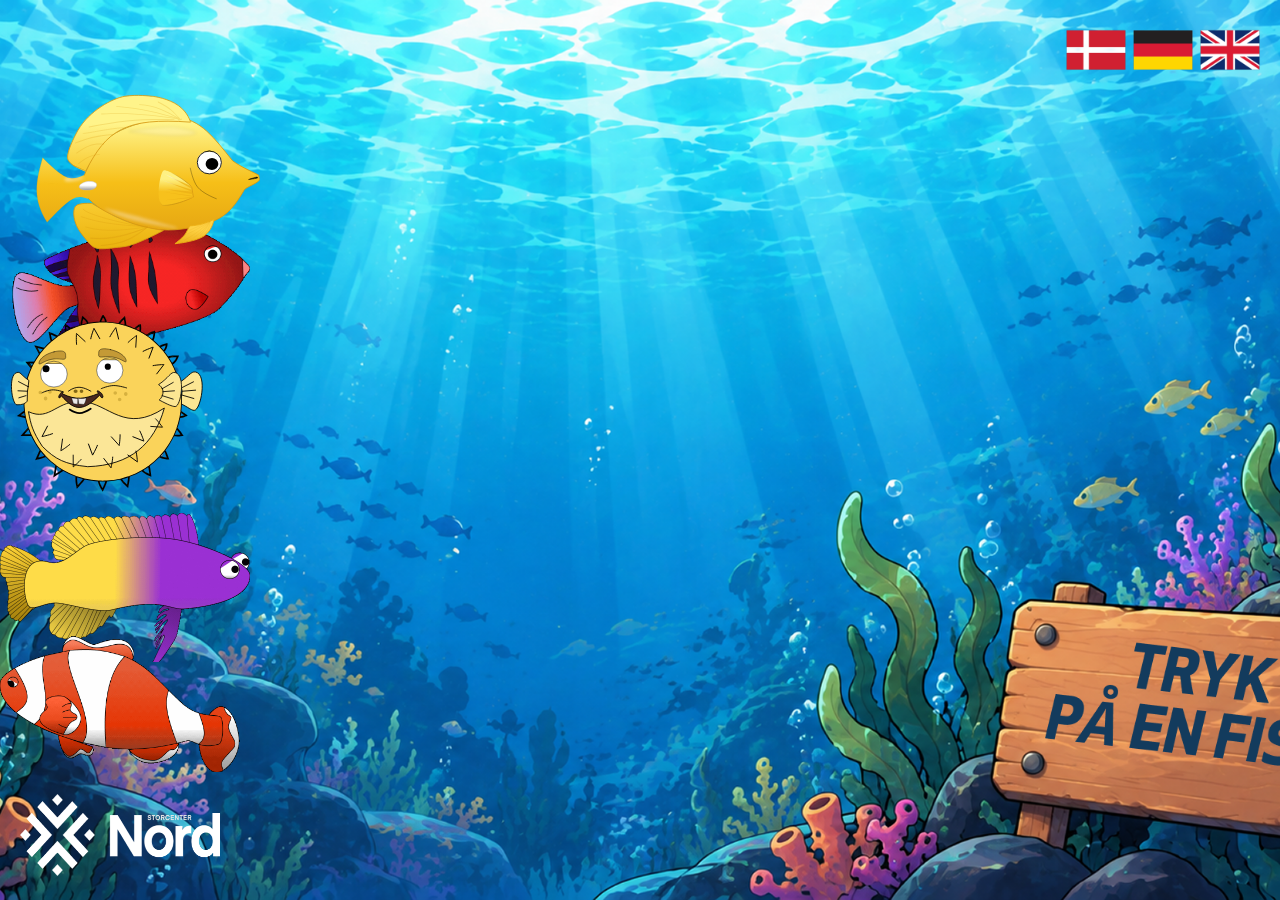
==== index.html @ 3ee7cbf3 "fjern tryk på en fisk" ====
<!DOCTYPE html>
<html lang="en">
<head>
    <meta charset="UTF-8">
    <meta name="viewport" content="width=device-width, initial-scale=1.0">

    <title>storcenter-nord</title>

    <link rel="stylesheet" href="css/style.css">
</head>
<body>
 
    
<header class="flag-container">
<a class="flag-button" href="index.html">
  <img src="img/denmark-Picsart-BackgroundRemover.webp" alt="Dansk flag">
  </a>
  <a class="flag-button" href= "index-german.html">
<img src="img/germany-Picsart-BackgroundRemover.webp" alt="Tysk flag">
</a>
<a class="flag-button" href="index-english.html">
<img src="img/Firefly_RemoveBackground.png" alt="Engelsk flag">
</a>
</header>



  <main class="akvarie">
        <img class="fisk fisk1" data-fish="dwarf-angelfish" src="img/dvaergkejser.gif" alt="Dværgkejser">
        <img class="fisk fisk2" data-fish="puffer" src="img/puffer 2.svg" alt="Kuglefisk">
        <img class="fisk fisk3" data-fish="royal-gramma" src="img/lilla fisk.gif" alt="Konge fehars">
        <img class="fisk fisk4" data-fish="nemo" src="img/klovn 50.gif" alt="Klovnfisk">
        <img class="fisk fisk5" data-fish="yellow-tang" src="img/yellowtang.svg" alt="Gul kirurgfisk">
  </main>


<section id="popup" hidden="hidden">
  <button id="popup-close" type="button" aria-label="Close popup">x</button>
  <h2 id="popup-title">Fodr mig</h2>
  <img id="popup-fish" alt="background image of fish">
  <p id="fish-info"></p>

  <section id="food-container">

  </section>

  <p id="statusMsg"></p>
  <div id="fish-facts" hidden></div>

  <audio autoplay loop>
  <source src="sound/aquarium.wav" type="audio/wav">
  </audio>
</section>



<footer class="logo-section">

    <img class="logo" src="img/logo.png" alt=" storecenter nord logo">

</footer>

    




    <script src="js/script.js"></script>
</body>
</html>
---- css/style.css ----
* {
    padding: 0%;
    margin: 0%;
    box-sizing: border-box;
}



/* APEX NEW */

@font-face {
  font-family: "Apex New";
  src: url("fonts/ApexNewTrial-HeavyItalic-BF66724ea5556f9.otf") format("opentype");
  font-weight: 800;
  font-style: italic;
}

@font-face{
font-family: "Apex New";
src: url("fonts/ApexNewTrial-Bold-BF66724ea518ae4.otf") format("opentype");
font-weight: 700;
font-style: normal;
}

@font-face{
font-family: "Apex New";
src: url("fonts/ApexNewTrial-Medium-BF66724ea5881a1.otf") format("opentype");
font-weight: 500;
font-style: normal;
}


@font-face{
font-family: "Apex New";
src: url("fonts/ApexNewTrial-Book-BF66724ea4e7ac4.otf") format("opentype");
font-weight: 400;
font-style: normal;
}



/* Variabler */

:root {

  /* FONT */
  --font-primary: "Apex New", sans-serif;

  /* FONT SIZES */
  --font-size-display: 96px;
  --font-size-h1: 62px;
  --font-size-h2: 32px;
  --font-size-h3: 24px;

  --font-size-label: 18px;
  --font-size-intro: 21px;
  --font-size-body: 17px;
  --font-size-caption: 13px;

  /* FONT WEIGHTS */
  --font-weight-book: 400;
  --font-weight-medium: 500;
  --font-weight-bold: 700;
  --font-weight-heavy: 800;

/* Line heights*/

--line-height-body-text: 140%;

/* Letter spacing */
  --letter-spacing-display: 5%;
  --letter-spacing-heading: 3%;
  --letter-spacing-body: 0;


  /* COLORS */

  --sort: #000000;
  --moerkegraa: #3D3A3C;
  --raahvid: #F5F5F0;
  --hvid: #FFFFFF;

  --lyseroed:#FF97C2;
  --laks:#FA9898;
  --roed:#FF003C ;
  --orange:#E94C06;
  --gul:#F5B71F;


  --turkis: #2CAA9A;
  --moerkeblaa:#0D3B89;
  --dybhavsblaa: #062344;
  --lysegroen: #ACD188;
  --moerkegroen: #004832;
}

body {
margin: 0;
 min-height: 100vh;
 background-image: url("../img/background-with-text.png");
background-size: cover;
background-position: center;
background-repeat: no-repeat;
position: relative;
}

body::before{
content: "";
position: fixed;


top: 0;
left: 0;
width: 100%;
height: 100%;
}



.flag-container{
display: flex;

position: fixed;
top: 20px;
right: 20px; 
z-index: 2;
}

.flag-container img{
width: 60px;
height: auto;
margin-left: 7px;
}


.akvarie{
position: relative;
width: 100%;
height: 100vh;
overflow: hidden;
}

.fisk {
    position: absolute;
    height: auto;
    z-index: 3;
}

.fisk1 {
    top: 25%;
    width: 250px;
    animation: fisk1 6s infinite linear;
   transform: scaleX(-1);
}

@keyframes fisk1 {
    0%   { left: -500px; top: 25%; }
    25%  { top: 21%; }
    50%  { top: 29%; }
    75%  { top: 23%; }
    100% { left: 100%; top: 25%; }
}

.fisk2 {
    top: 35%;
    width: 220px;
    animation: fisk2 9s infinite linear;
}

@keyframes fisk2 {
    0%   { left: 100%; top: 35%; }
    25%  { top: 40%; }
    50%  { top: 32%; }
    75%  { top: 38%; }
    100% { left: -300px; top: 35%; }
}


.fisk3 {
    top: 55%;
    width: 250px;
    animation: fisk3 6s infinite linear ;
    transform: scaleX(-1);
}

@keyframes fisk3 {
   0%   { left: -300px; top: 55%; }
    25%  { top: 50%; }
    50%  { top: 59%; }
    75%  { top: 52%; }
    100% { left: 100%; top: 55%; }
}

.fisk4 {
    top: 70%;
    width: 250px;
    animation: fisk4 10s infinite linear;
    transform: scaleX(-1);
}

@keyframes fisk4 {
    0%   { left: 100%; top: 70%; }
    25%  { top: 65%; }
    50%  { top: 73%; }
    75%  { top: 67%; }
    100% { left: -300px; top: 70%; }
}


.fisk5 {
    top: 5%;
    width: 350px;
    z-index: 3;
    animation: fisk5 8s infinite linear;
    transform: scaleX(-1);
}

@keyframes fisk5{
 0%   { left: -500px; top: 5%; }
    25%  { top: 9%; }
    50%  { top: 4%; }
    75%  { top: 8%; }
    100% { left: 100%; top: 5%; }
}

.akvarie-skilt {
  position: absolute;
  top: 25px;
  left: 50%;
  transform: translateX(-50%);

  background-color: #dff5ff;
  color: #07527a;
  border: 3px solid #79c9e8;
  border-radius: 20px;

  padding: 15px 30px;
  font-size: 28px;
  font-weight: bold;
  text-align: center;

  z-index: 10;
  pointer-events: none;
}




.logo{
    width: 200px;
    height: auto;
}

.logo-section{
    position: fixed;
    bottom: 20px;
    left: 20px;
    z-index:3;
}



#popup {
  position: fixed;
  top: 50%;
  left: 50%;
  transform: translate(-50%, -50%);
  z-index: 3;
  width: min(800px, calc(100vw - 32px));
  max-height: calc(100vh - 32px);
  overflow-y: auto;
  padding: 20px;
  background: #65d6fc;
  border-radius: 12px;
  text-align: center;
  font-family: Arial;
  
}

#popup[hidden] {
  display: none;
}

#popup-close {
  display: inline-block;
  justify-content: flex-end;

  position: fixed;
  top: 8px;
  right: 12px;
  border: 0;
  background: transparent;
  font-size: 28px;
  line-height: 1;
  cursor: pointer;
}

#popup-fish {
  width: 500px;
  margin-bottom: 20px;
}

#food-container {
  display: flex;
  justify-content: space-around;
  flex-wrap: wrap;
  gap: 10px;
}

#fish-info {
  margin: 0 auto 20px;
  max-width: 600px;
  font-size: 18px;
}

.food {
  padding: 10px;
  background: #fff;
  border: 2px solid #ccc;
  border-radius: 8px;
  cursor: grab;
  font-size: 20px;
}

#statusMsg {
  margin-top: 20px;
  font-size: 22px;
  font-weight: bold;
}

#fish-facts {
  background-color: #dff5ff;
  border: 3px solid #79c9e8;
  border-radius: 20px;
  padding: 20px;
  margin-top: 15px;
}

#fish-facts h3 {
  font-size: 30px;
  margin-bottom: 25px;
  text-align: center;
  color: #07527a;
}

#fish-facts .fact-grid {
  display: grid;
  grid-template-columns: repeat(2, minmax(0, 1fr));
  gap: 10px;
}

#fish-facts .fact-item {
  display: flex;
  flex-direction: column;
  gap: 6px;
  padding: 12px;
  background: white;
  border-radius: 12px;
}

#fish-facts .fact-label {
  font-size: 22px;
  font-weight: bold;
  color: #07527a;
}
#fish-facts .special-fact {
  background-color: #bceaff;
  border-radius: 12px;
  padding: 14px;
  margin-top: 12px;
}

#fish-facts .special-fact strong {
  font-size: 22px;
  color: #07527a;
}

#fish-facts .special-fact p {
  font-size: 15px;
  line-height: 1.5;
  color: #123b59;
  margin: 8px 0 0;
}

#fish-facts[hidden] {
  display: none;
}
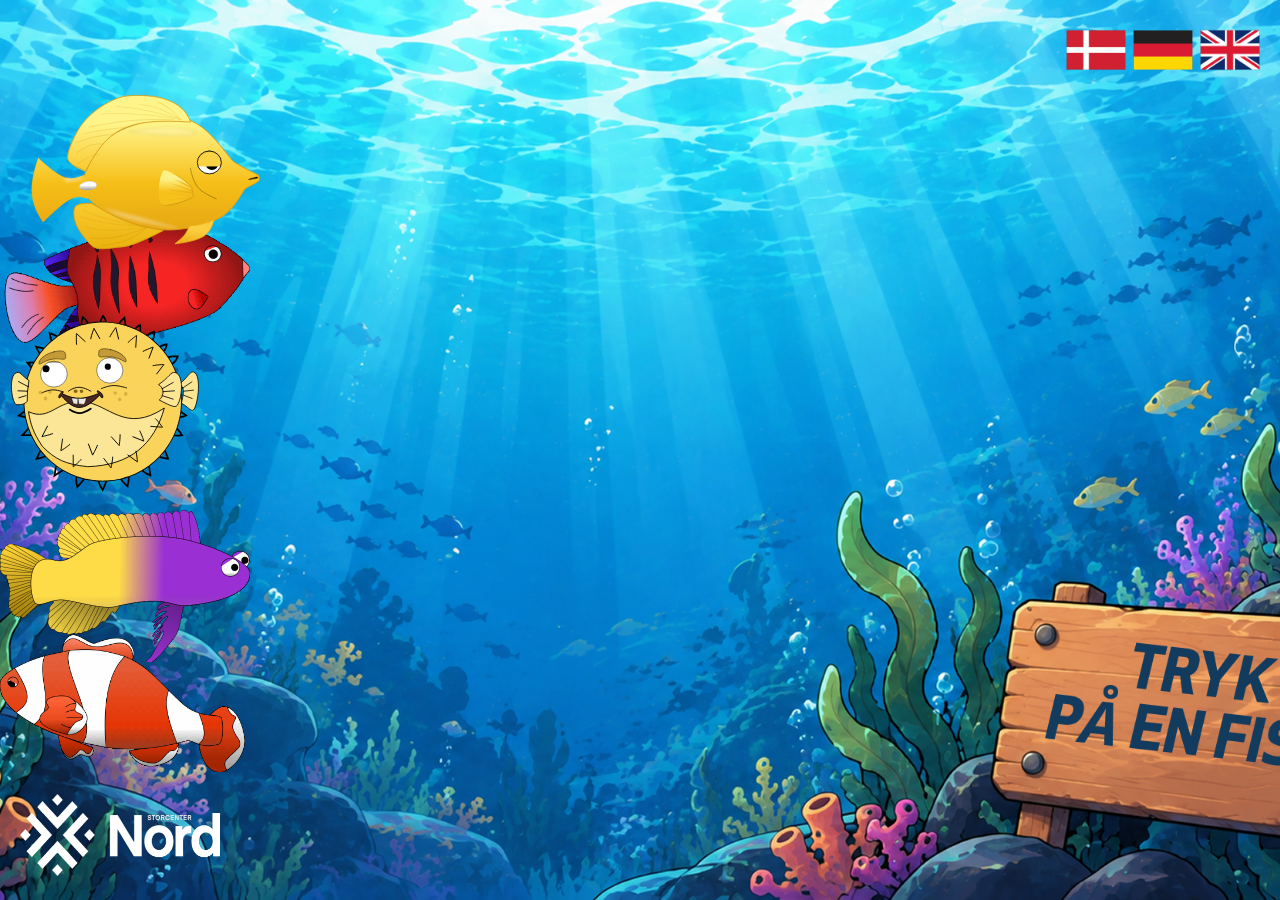
==== commit daadbc7f: "Update index.html" ====
--- a/index.html
+++ b/index.html
@@ -22,8 +22,6 @@
 <img src="img/Firefly_RemoveBackground.png" alt="Engelsk flag">
 </a>
 </header>
-
-
 
   <main class="akvarie">
         <img class="fisk fisk1" data-fish="dwarf-angelfish" src="img/dvaergkejser.gif" alt="Dværgkejser">
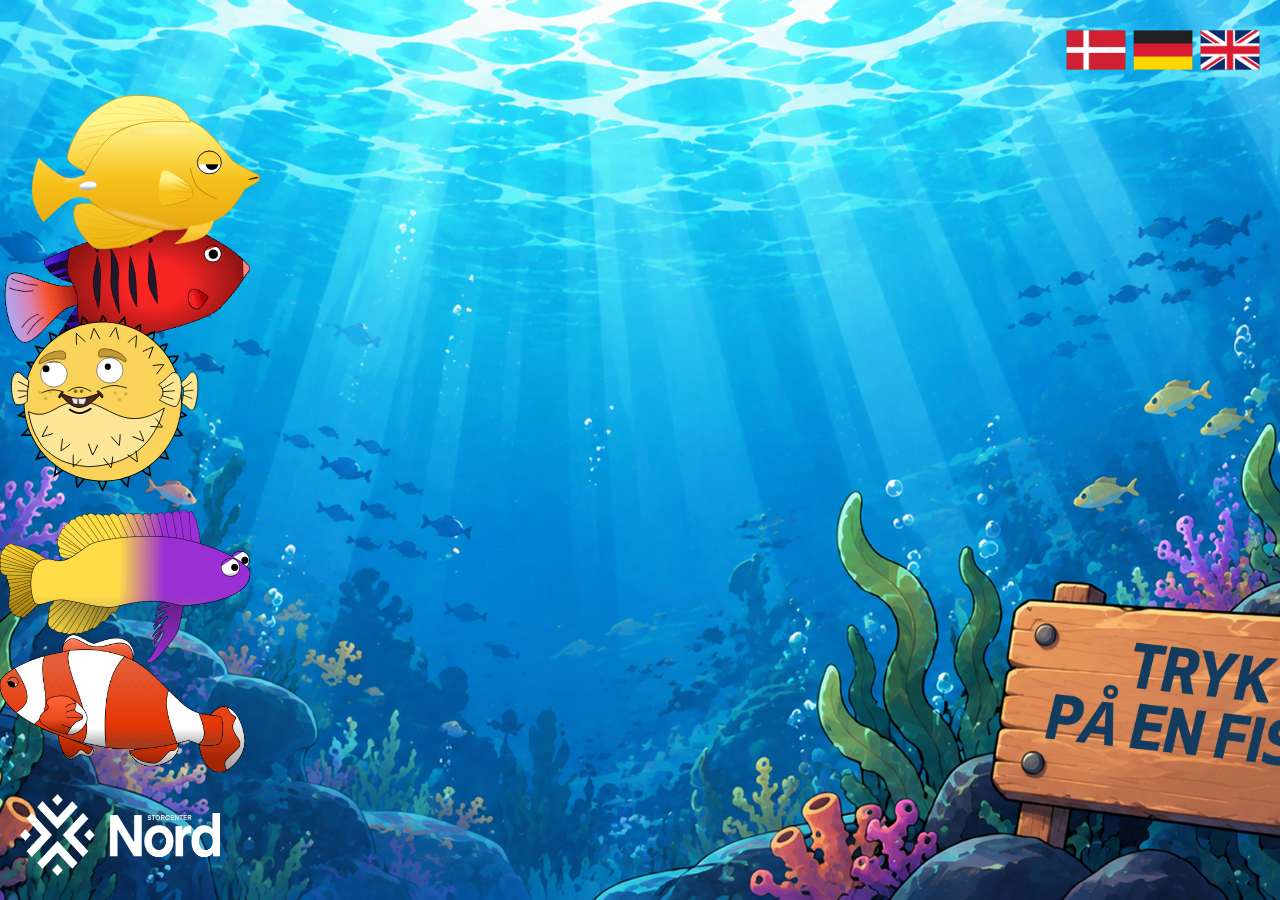
==== commit fe63c8f0: "fisk er puttet odrenligt ind" ====
--- a/index.html
+++ b/index.html
@@ -23,11 +23,13 @@
 </a>
 </header>
 
+
+
   <main class="akvarie">
         <img class="fisk fisk1" data-fish="dwarf-angelfish" src="img/dvaergkejser.gif" alt="Dværgkejser">
-        <img class="fisk fisk2" data-fish="puffer" src="img/puffer 2.svg" alt="Kuglefisk">
-        <img class="fisk fisk3" data-fish="royal-gramma" src="img/lilla fisk.gif" alt="Konge fehars">
-        <img class="fisk fisk4" data-fish="nemo" src="img/klovn 50.gif" alt="Klovnfisk">
+        <img class="fisk fisk2" data-fish="puffer" src="img/puffer2.svg" alt="Kuglefisk">
+        <img class="fisk fisk3" data-fish="royal-gramma" src="img/lilla-fisk.gif" alt="Konge fehars">
+        <img class="fisk fisk4" data-fish="nemo" src="img/klovn50.gif" alt="Klovnfisk">
         <img class="fisk fisk5" data-fish="yellow-tang" src="img/yellowtang.svg" alt="Gul kirurgfisk">
   </main>
 
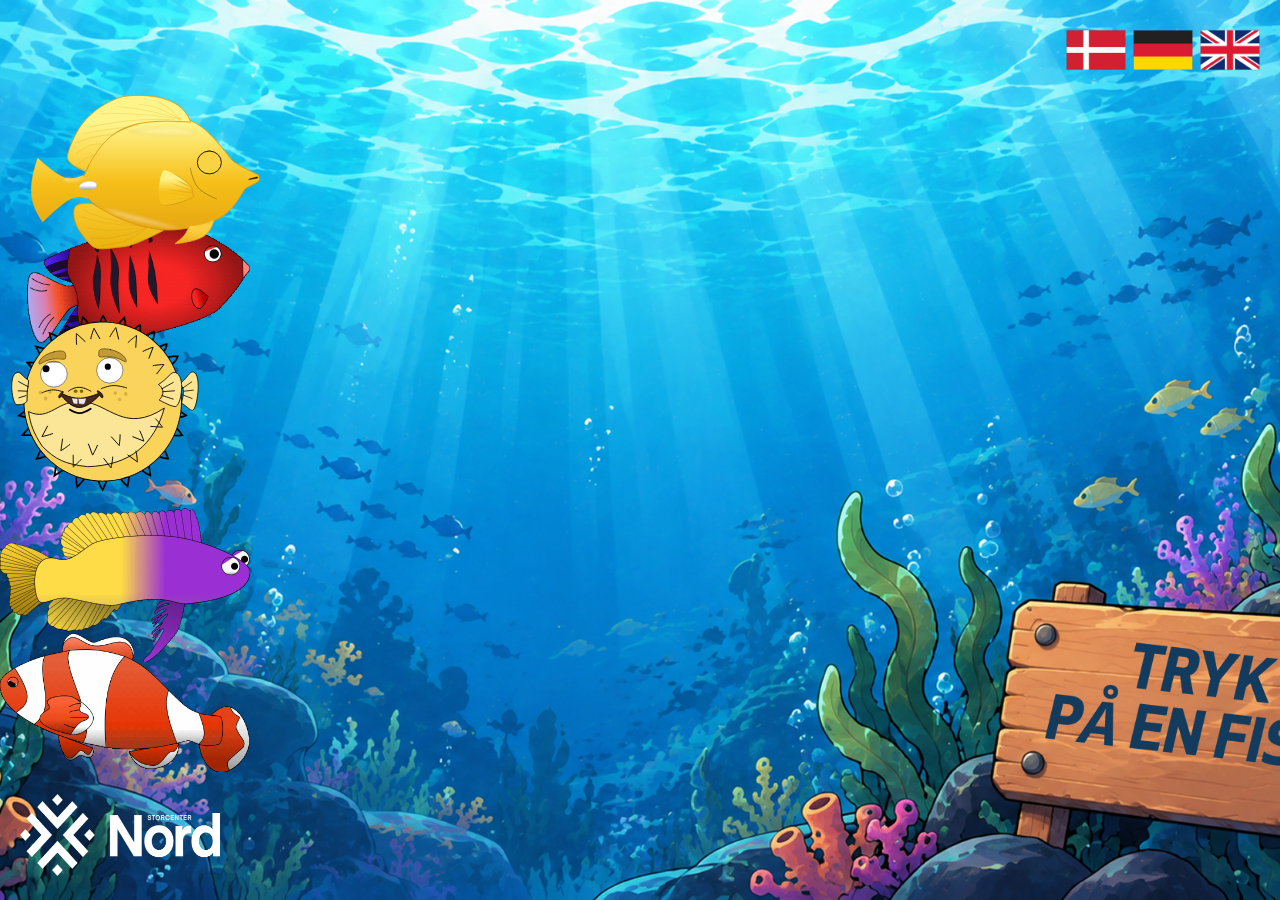
==== commit 50427301: "Merge branch 'main' of https://github.com/Alex420B/projekt-akvarie" ====
--- a/index.html
+++ b/index.html
@@ -22,8 +22,6 @@
 <img src="img/Firefly_RemoveBackground.png" alt="Engelsk flag">
 </a>
 </header>
-
-
 
   <main class="akvarie">
         <img class="fisk fisk1" data-fish="dwarf-angelfish" src="img/dvaergkejser.gif" alt="Dværgkejser">
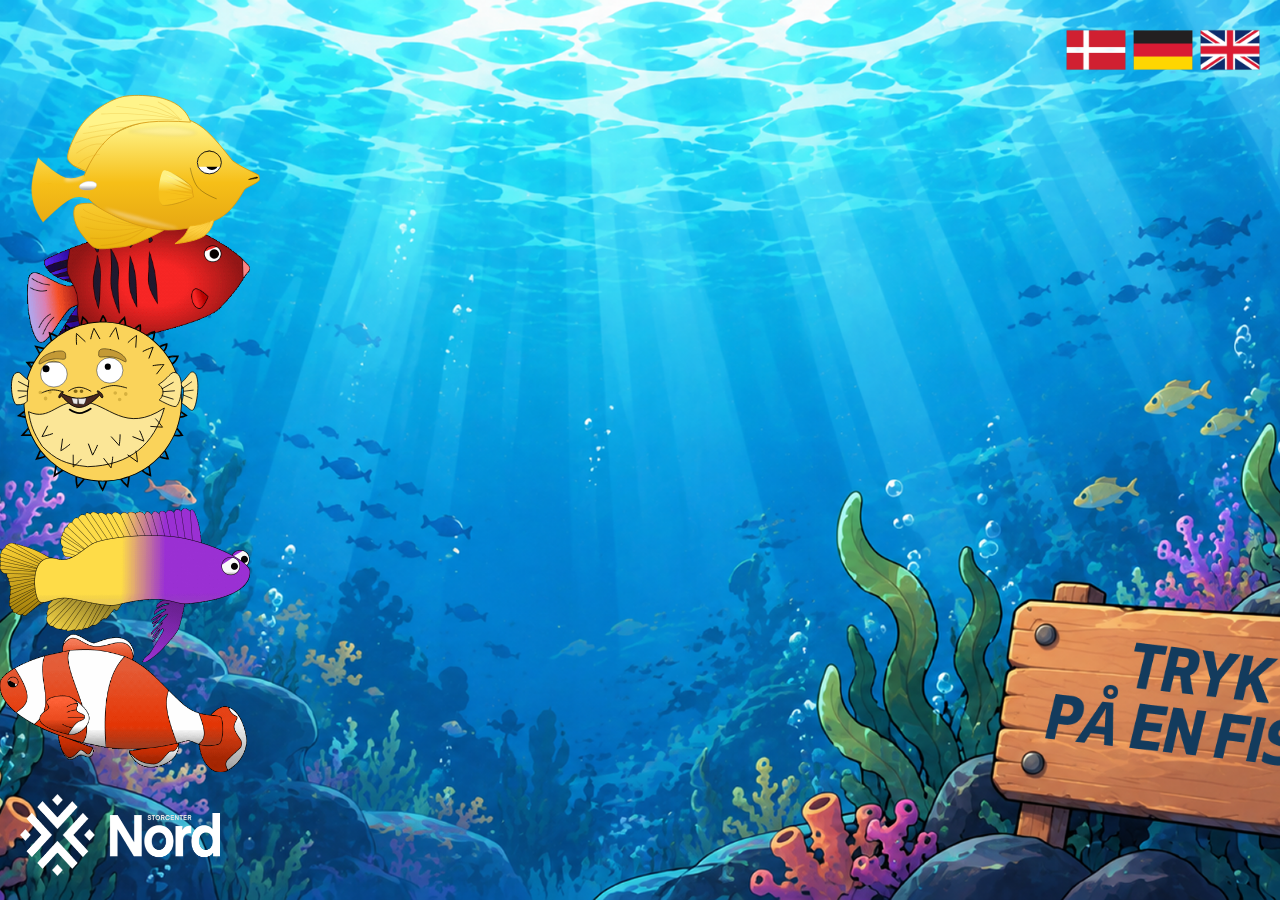
==== commit a68f156c: "src på img" ====
--- a/index.html
+++ b/index.html
@@ -35,7 +35,7 @@
 <section id="popup" hidden="hidden">
   <button id="popup-close" type="button" aria-label="Close popup">x</button>
   <h2 id="popup-title">Fodr mig</h2>
-  <img id="popup-fish" alt="background image of fish">
+  <img id="popup-fish" src="" alt="background image of fish">
   <p id="fish-info"></p>
 
   <section id="food-container">
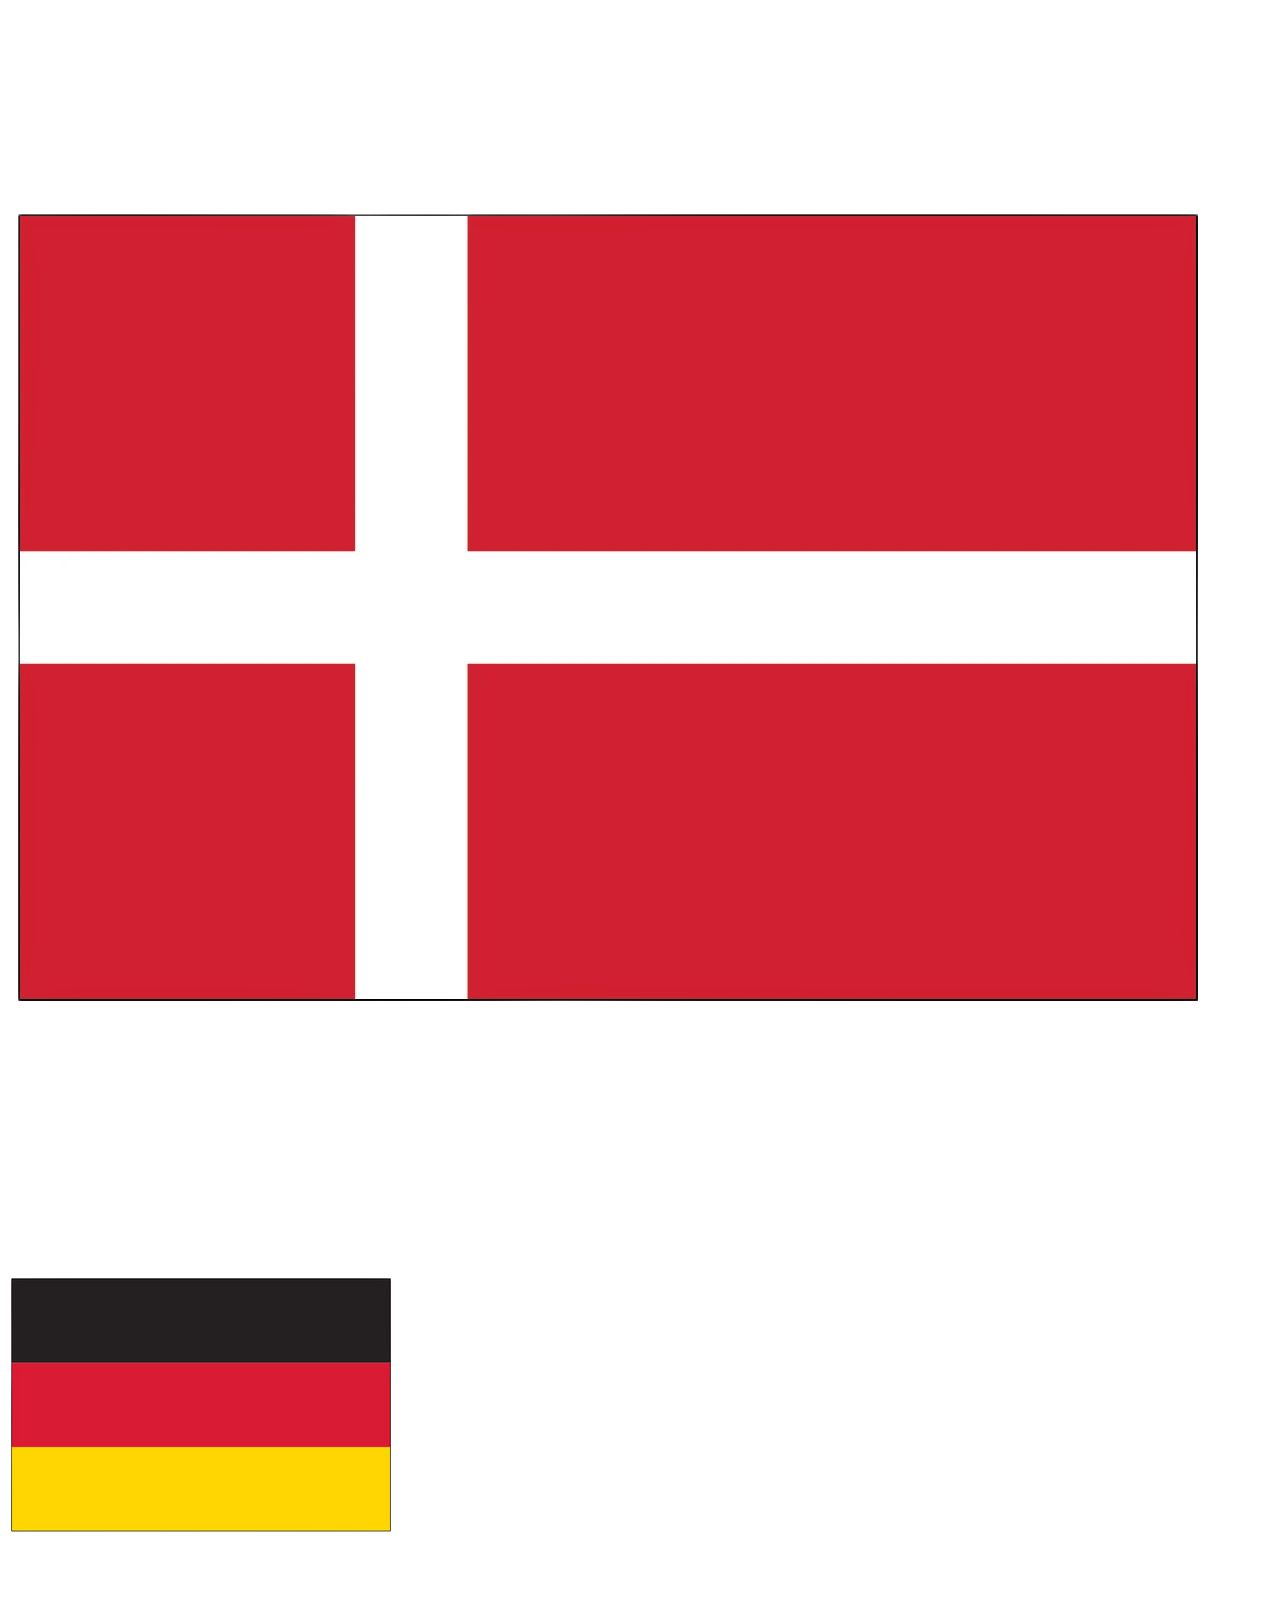
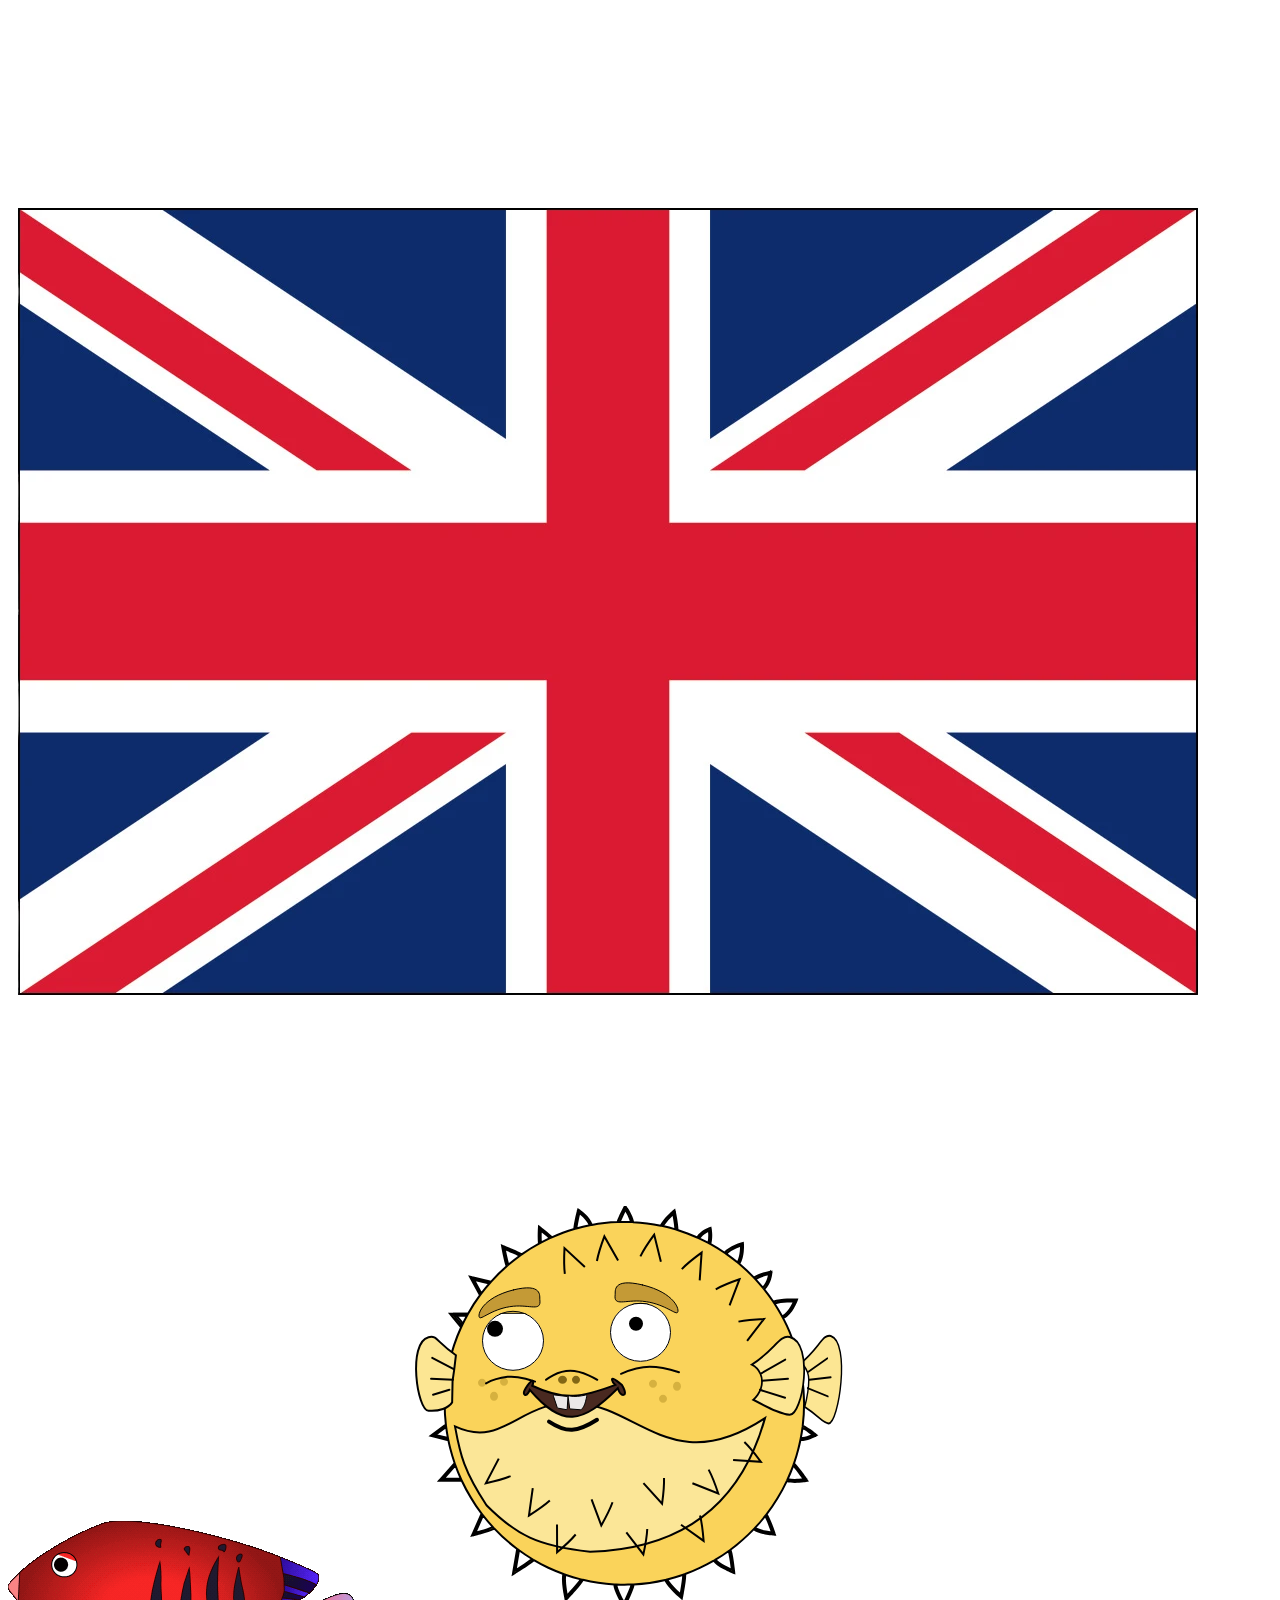
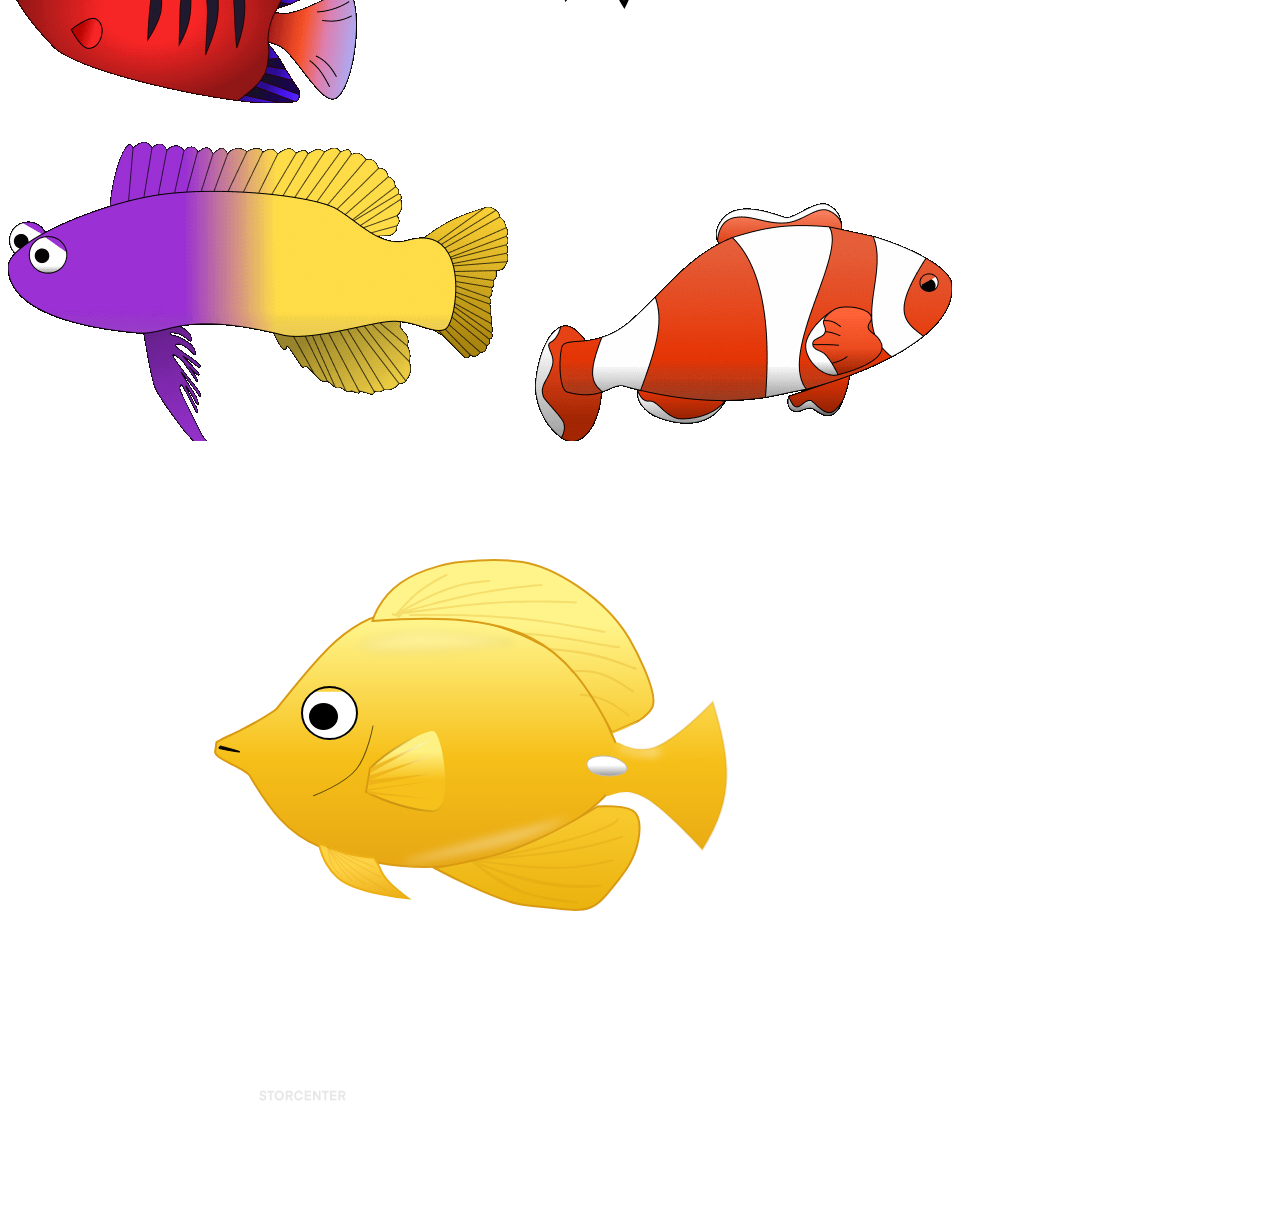
==== commit 08a8309f: "Update index.html" ====
--- a/index.html
+++ b/index.html
@@ -6,7 +6,7 @@
 
     <title>storcenter-nord</title>
 
-    <link rel="stylesheet" href="css/style.css">
+    <link rel="style sheet" href="css/style.css">
 </head>
 <body>
  
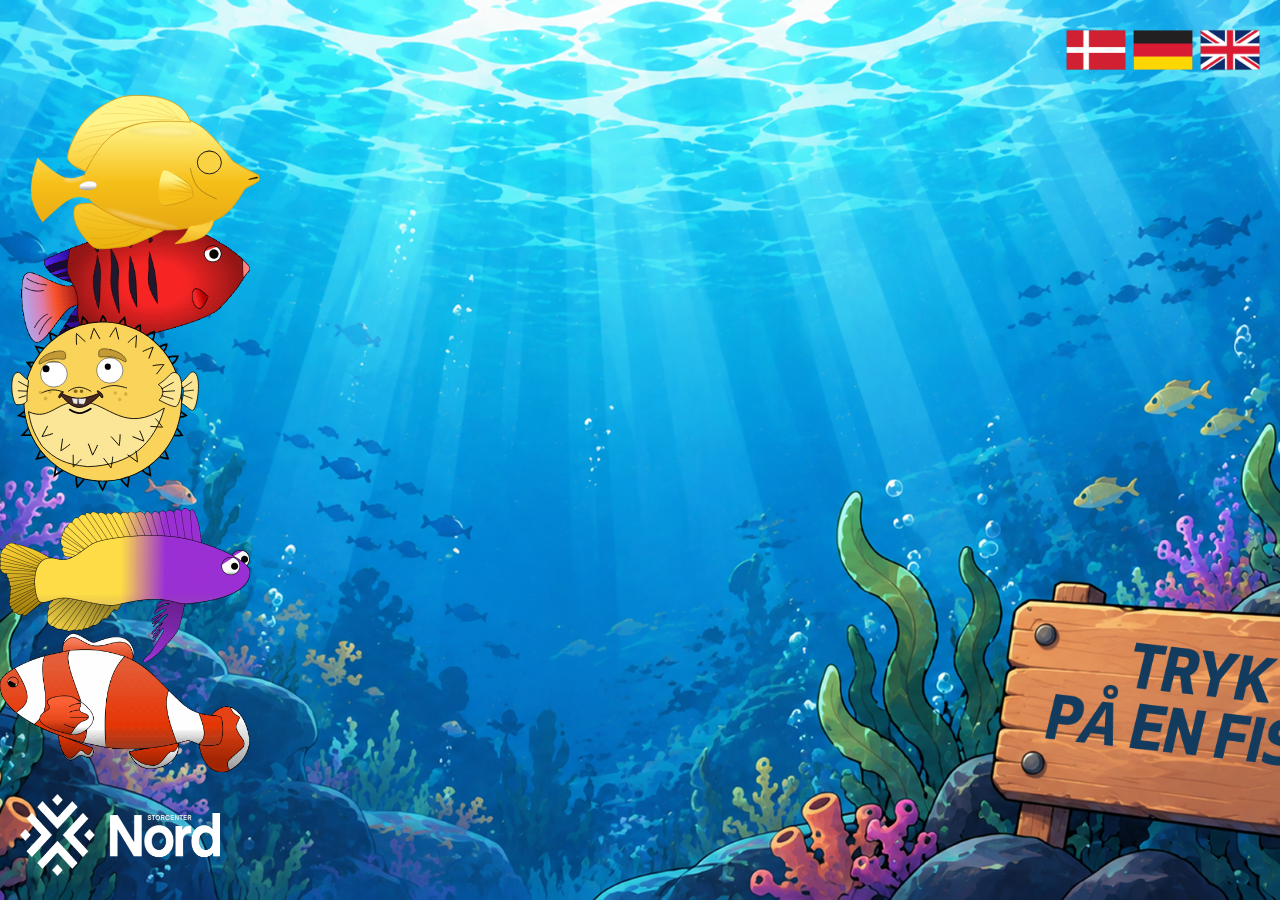
==== commit 818fcab0: "Update index.html" ====
--- a/index.html
+++ b/index.html
@@ -6,7 +6,7 @@
 
     <title>storcenter-nord</title>
 
-    <link rel="style sheet" href="css/style.css">
+    <link rel="stylesheet" href="css/style.css">
 </head>
 <body>
  
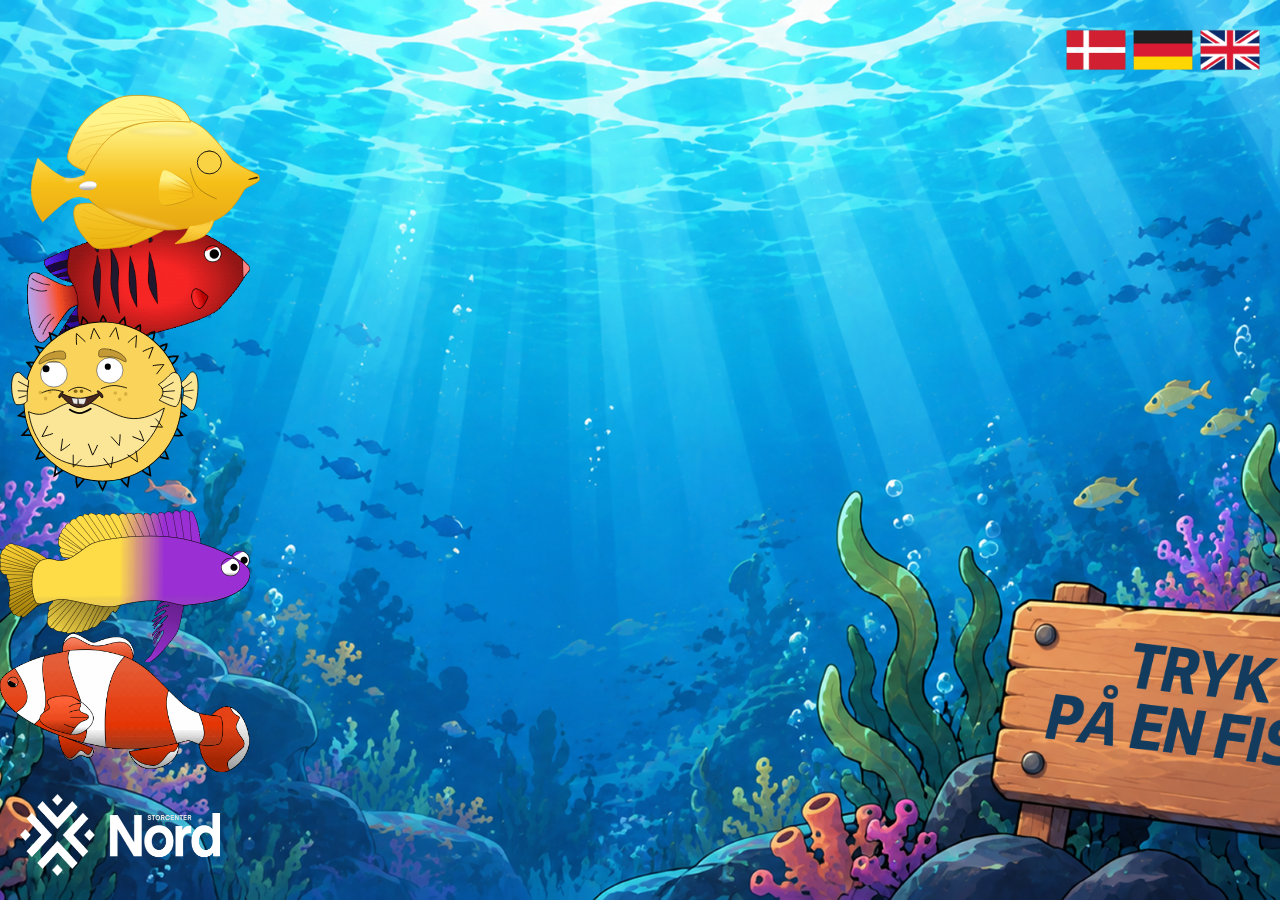
==== commit 9d216c68: "Update index.html" ====
--- a/index.html
+++ b/index.html
@@ -35,7 +35,7 @@
 <section id="popup" hidden="hidden">
   <button id="popup-close" type="button" aria-label="Close popup">x</button>
   <h2 id="popup-title">Fodr mig</h2>
-  <img id="popup-fish" src="" alt="background image of fish">
+  <img id="popup-fish" src="img/" alt="background image of fish">
   <p id="fish-info"></p>
 
   <section id="food-container">
